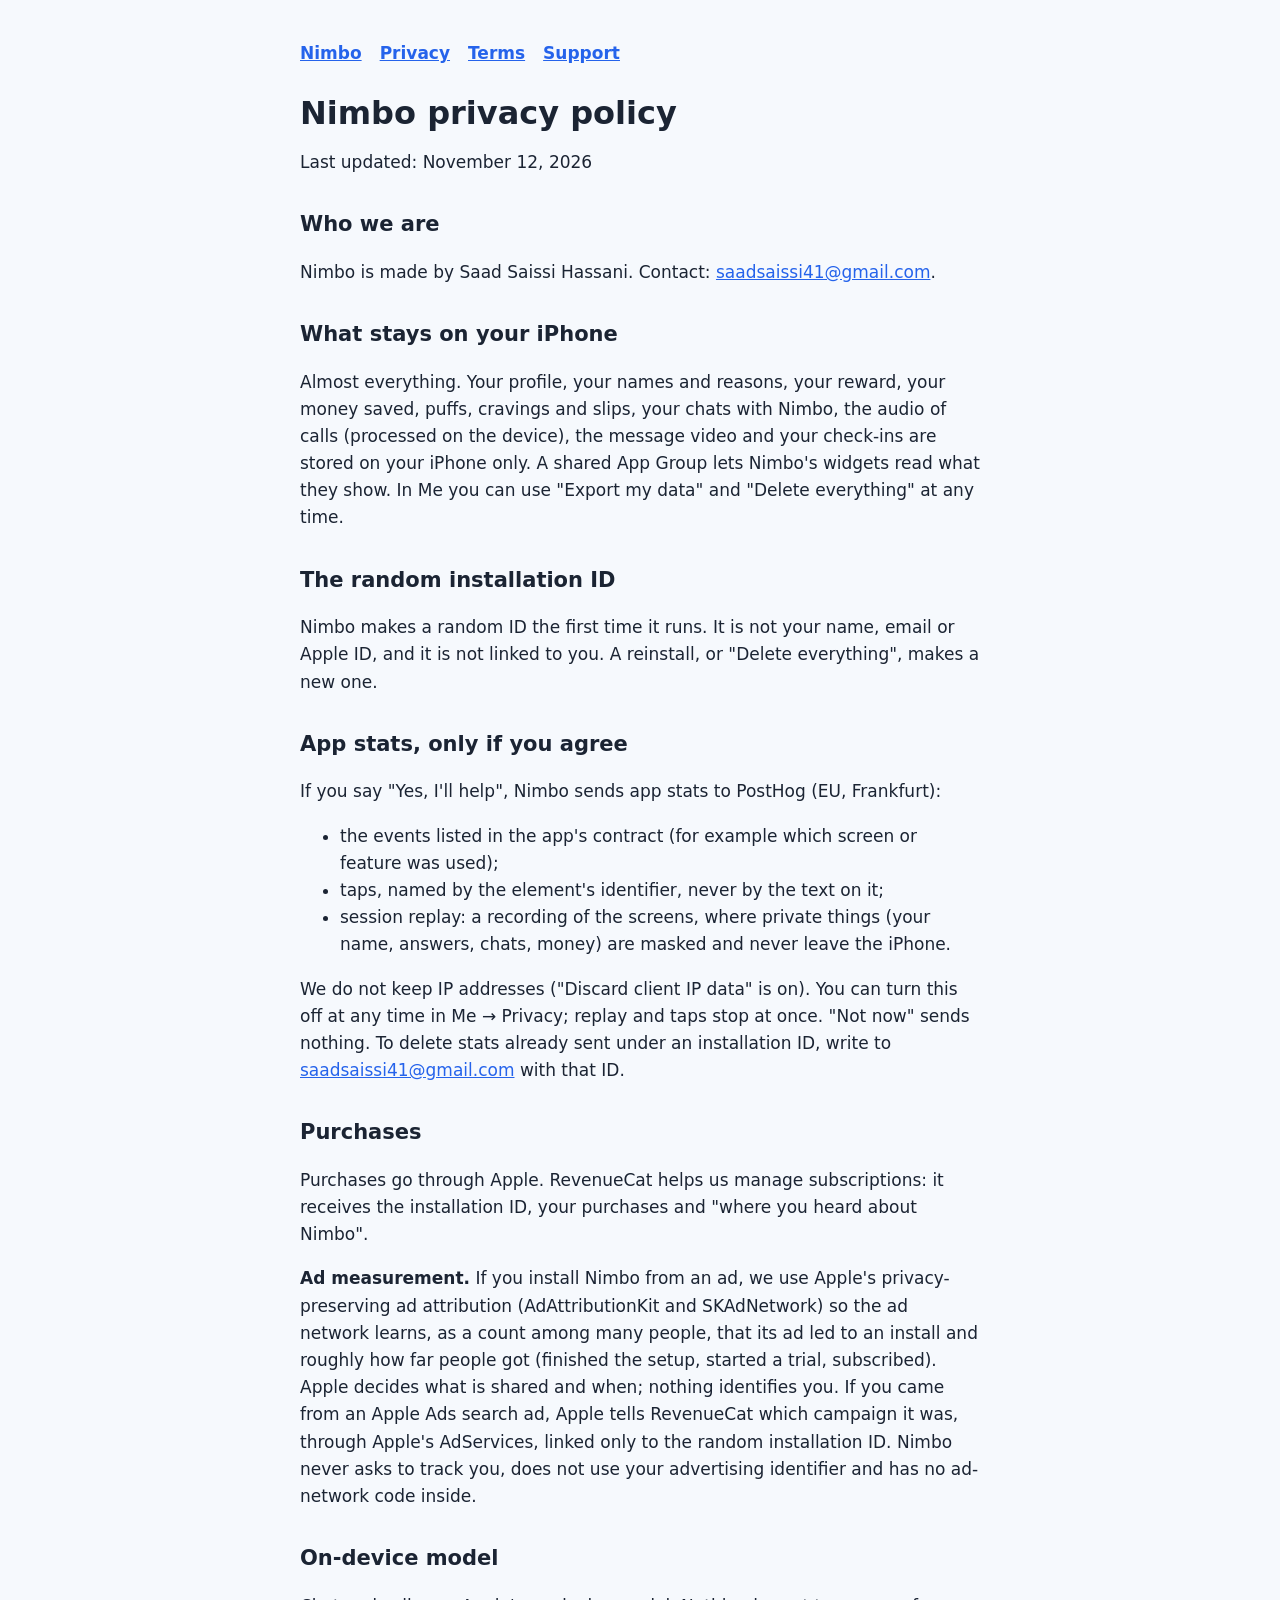
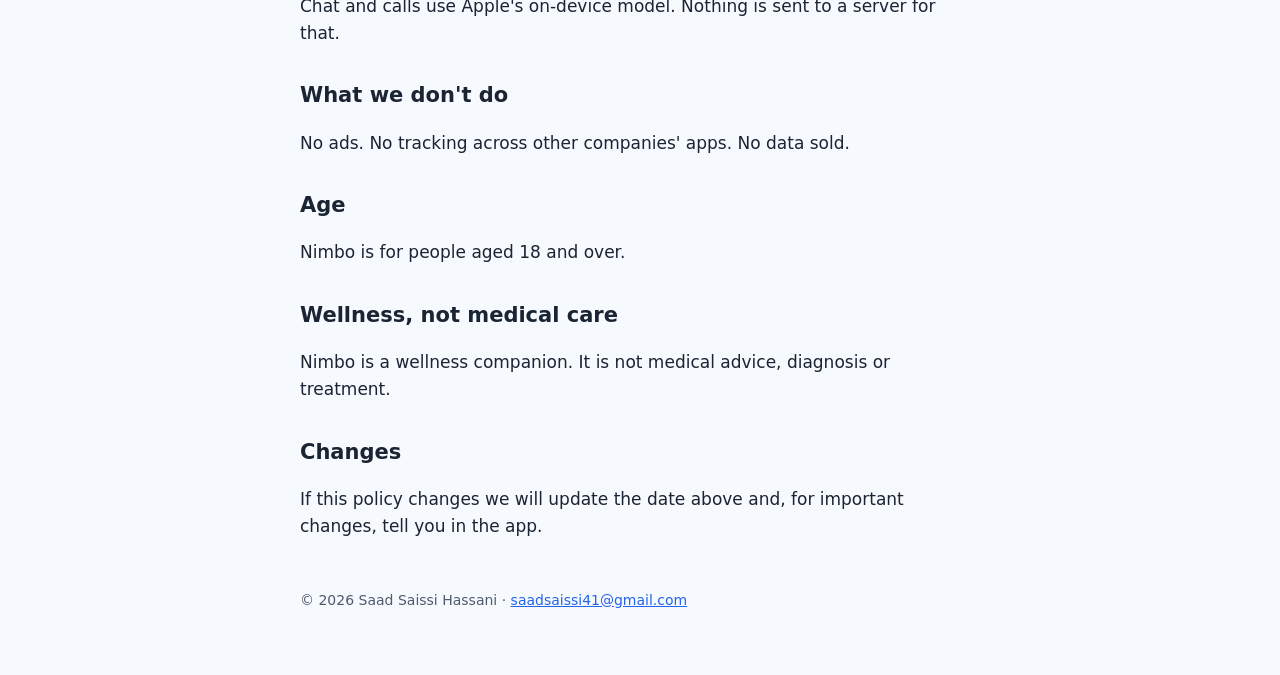
==== privacy/index.html @ e018cb39 "Create index.html" ====
<!doctype html><html lang="en"><head><meta charset="utf-8"><meta name="viewport" content="width=device-width,initial-scale=1"><title>Privacy Policy · Nimbo</title><link rel="stylesheet" href="../style.css"></head><body><main><nav><a href="../">Nimbo</a><a href="../privacy/">Privacy</a><a href="../terms/">Terms</a><a href="../support/">Support</a></nav>
<h1 id="nimbo-privacy-policy">Nimbo privacy policy</h1>
<p>Last updated: November 12, 2026</p>
<h2 id="who-we-are">Who we are</h2>
<p>Nimbo is made by Saad Saissi Hassani. Contact: <a href="mailto:saadsaissi41@gmail.com">saadsaissi41@gmail.com</a>.</p>
<h2 id="what-stays-on-your-iphone">What stays on your iPhone</h2>
<p>Almost everything. Your profile, your names and reasons, your reward, your money saved, puffs, cravings and slips, your chats with Nimbo, the audio of calls (processed on the device), the message video and your check-ins are stored on your iPhone only. A shared App Group lets Nimbo's widgets read what they show. In Me you can use "Export my data" and "Delete everything" at any time.</p>
<h2 id="the-random-installation-id">The random installation ID</h2>
<p>Nimbo makes a random ID the first time it runs. It is not your name, email or Apple ID, and it is not linked to you. A reinstall, or "Delete everything", makes a new one.</p>
<h2 id="app-stats-only-if-you-agree">App stats, only if you agree</h2>
<p>If you say "Yes, I'll help", Nimbo sends app stats to PostHog (EU, Frankfurt):</p>
<ul>
<li>the events listed in the app's contract (for example which screen or feature was used);</li>
<li>taps, named by the element's identifier, never by the text on it;</li>
<li>session replay: a recording of the screens, where private things (your name, answers, chats, money) are masked and never leave the iPhone.</li>
</ul>
<p>We do not keep IP addresses ("Discard client IP data" is on). You can turn this off at any time in Me → Privacy; replay and taps stop at once. "Not now" sends nothing. To delete stats already sent under an installation ID, write to <a href="mailto:saadsaissi41@gmail.com">saadsaissi41@gmail.com</a> with that ID.</p>
<h2 id="purchases">Purchases</h2>
<p>Purchases go through Apple. RevenueCat helps us manage subscriptions: it receives the installation ID, your purchases and "where you heard about Nimbo".</p>
<p><strong>Ad measurement.</strong> If you install Nimbo from an ad, we use Apple's privacy-preserving ad attribution (AdAttributionKit and SKAdNetwork) so the ad network learns, as a count among many people, that its ad led to an install and roughly how far people got (finished the setup, started a trial, subscribed). Apple decides what is shared and when; nothing identifies you. If you came from an Apple Ads search ad, Apple tells RevenueCat which campaign it was, through Apple's AdServices, linked only to the random installation ID. Nimbo never asks to track you, does not use your advertising identifier and has no ad-network code inside.</p>
<h2 id="on-device-model">On-device model</h2>
<p>Chat and calls use Apple's on-device model. Nothing is sent to a server for that.</p>
<h2 id="what-we-dont-do">What we don't do</h2>
<p>No ads. No tracking across other companies' apps. No data sold.</p>
<h2 id="age">Age</h2>
<p>Nimbo is for people aged 18 and over.</p>
<h2 id="wellness-not-medical-care">Wellness, not medical care</h2>
<p>Nimbo is a wellness companion. It is not medical advice, diagnosis or treatment.</p>
<h2 id="changes">Changes</h2>
<p>If this policy changes we will update the date above and, for important changes, tell you in the app.</p>
<footer>© 2026 Saad Saissi Hassani · <a href="mailto:saadsaissi41@gmail.com">saadsaissi41@gmail.com</a></footer></main></body></html>
---- style.css ----
:root{color-scheme:light dark;--bg:#F6F9FD;--fg:#1B2433;--muted:#4F5B6D;--accent:#2563EB;--card:#FFFFFF}
@media (prefers-color-scheme:dark){:root{--bg:#0B1230;--fg:#EEF2FA;--muted:#B7C1D9;--accent:#8FB4FF;--card:#141C40}}
*{box-sizing:border-box}body{margin:0;background:var(--bg);color:var(--fg);font:17px/1.6 ui-rounded,-apple-system,"SF Pro Rounded",system-ui,sans-serif}
main{max-width:720px;margin:0 auto;padding:40px 20px 64px}nav{display:flex;gap:18px;flex-wrap:wrap;font-weight:700;margin-bottom:28px}
a{color:var(--accent)}h1{font-size:32px;line-height:1.15;margin:0 0 6px}h2{font-size:21px;margin:32px 0 6px}p,li{color:var(--fg)}
.muted{color:var(--muted)}footer{margin-top:48px;font-size:14px;color:var(--muted)}
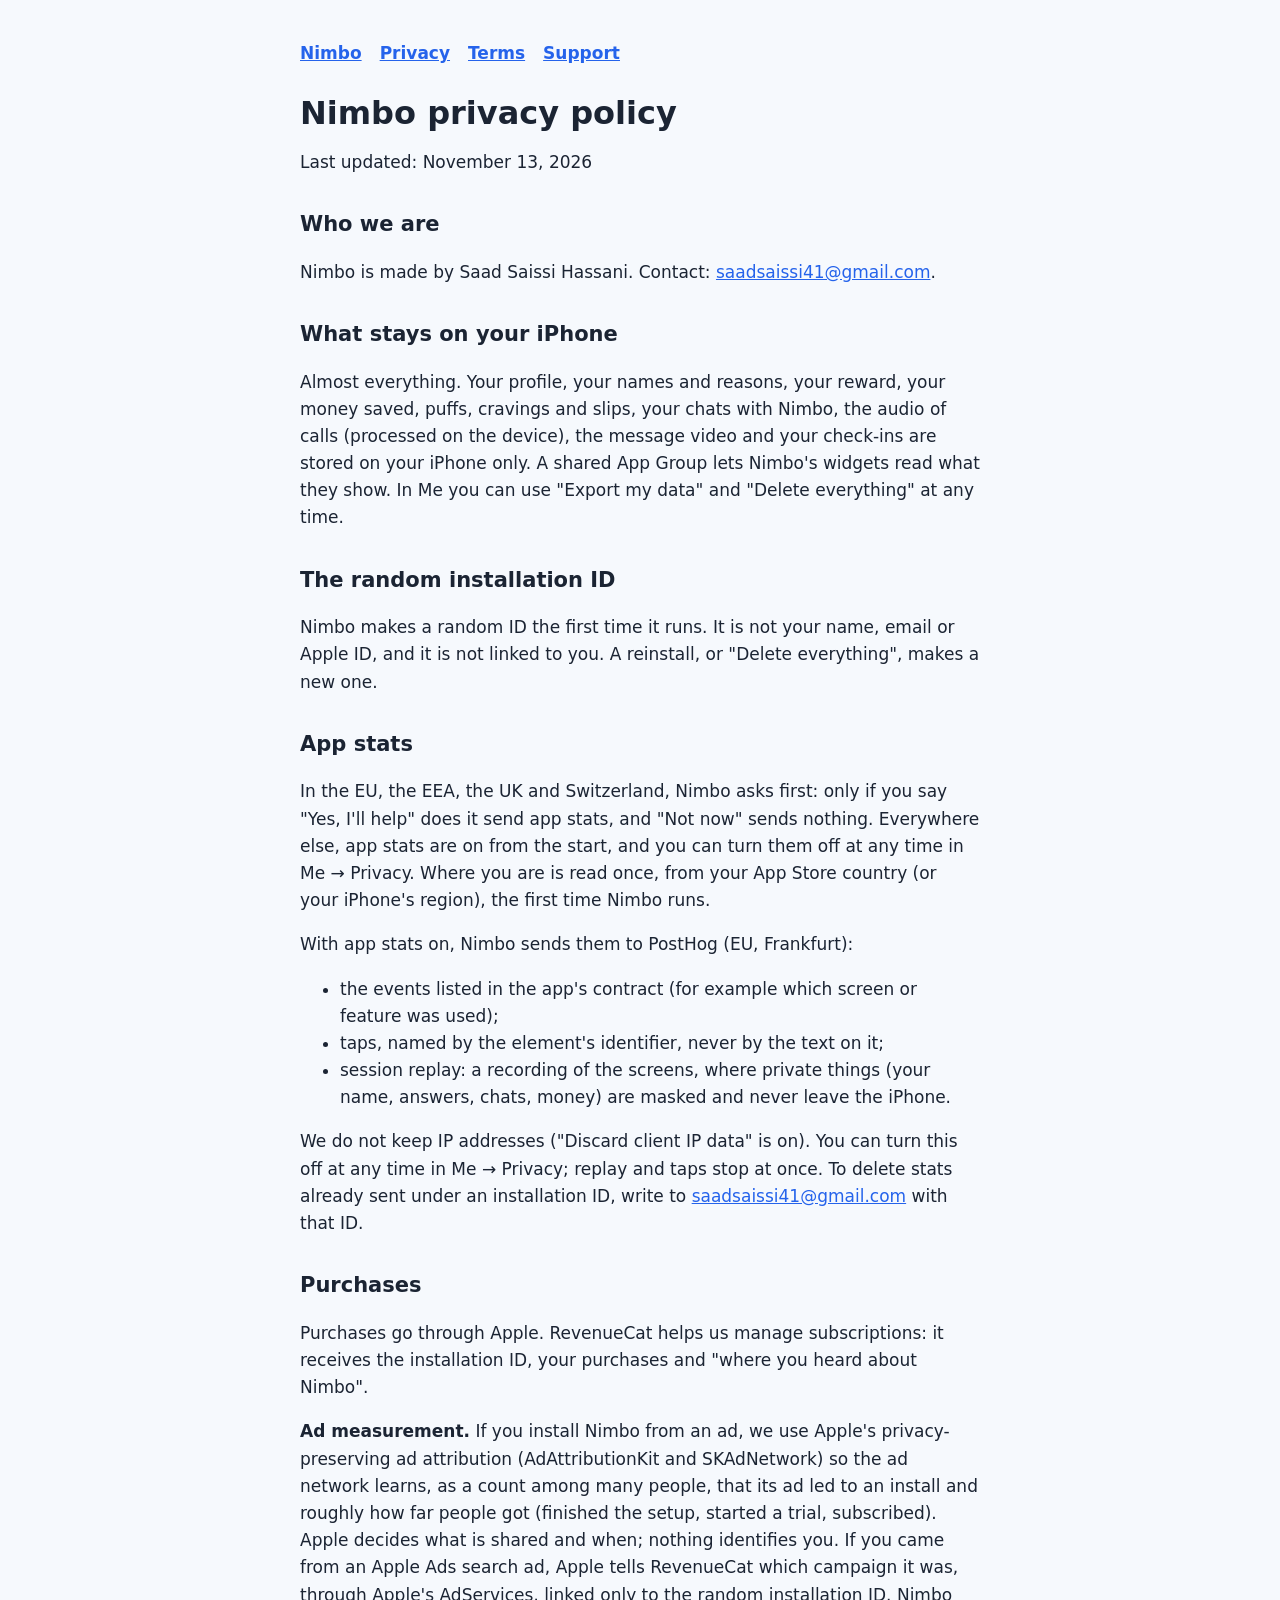
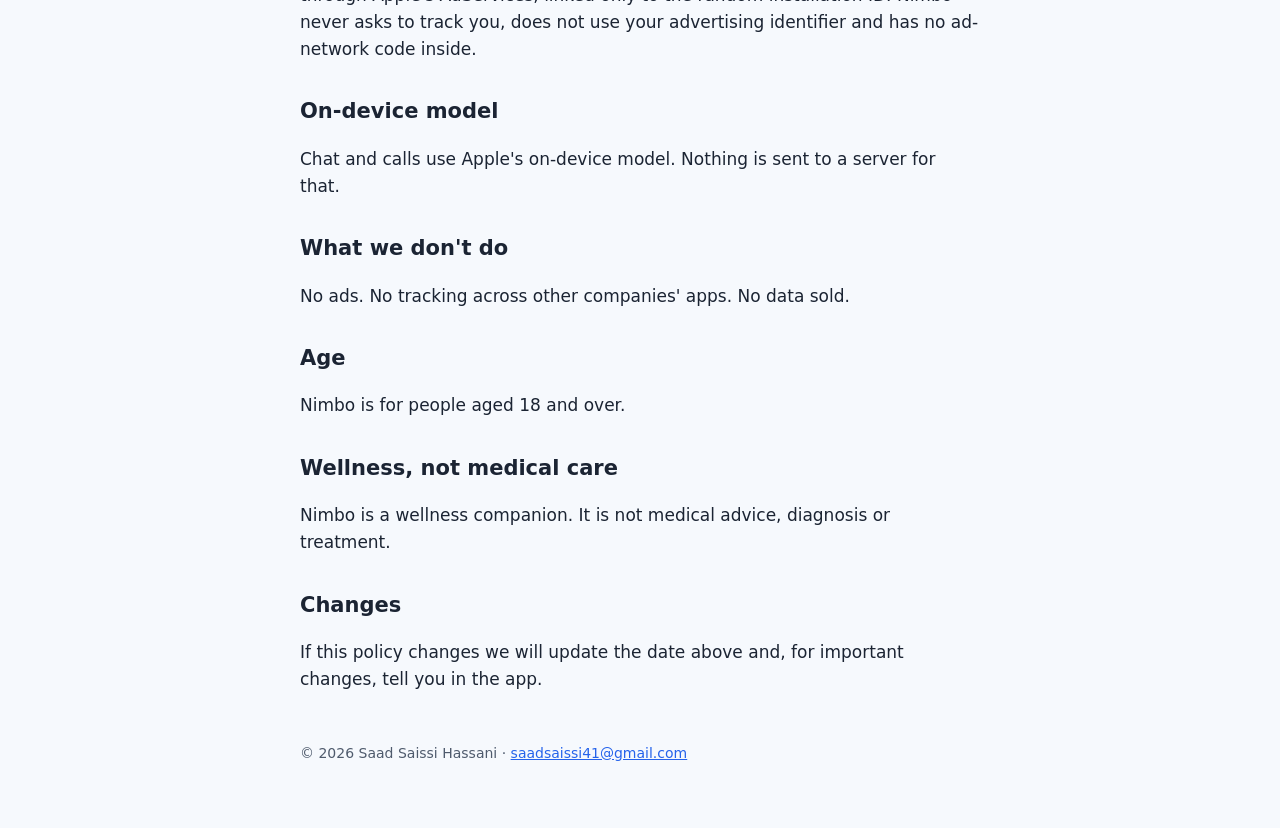
==== commit b62396ff: "Privacy: app stats ask only in the EU/EEA, UK and Switzerland" ====
--- a/privacy/index.html
+++ b/privacy/index.html
@@ -1,20 +1,21 @@
 <!doctype html><html lang="en"><head><meta charset="utf-8"><meta name="viewport" content="width=device-width,initial-scale=1"><title>Privacy Policy · Nimbo</title><link rel="stylesheet" href="../style.css"></head><body><main><nav><a href="../">Nimbo</a><a href="../privacy/">Privacy</a><a href="../terms/">Terms</a><a href="../support/">Support</a></nav>
 <h1 id="nimbo-privacy-policy">Nimbo privacy policy</h1>
-<p>Last updated: November 12, 2026</p>
+<p>Last updated: November 13, 2026</p>
 <h2 id="who-we-are">Who we are</h2>
 <p>Nimbo is made by Saad Saissi Hassani. Contact: <a href="mailto:saadsaissi41@gmail.com">saadsaissi41@gmail.com</a>.</p>
 <h2 id="what-stays-on-your-iphone">What stays on your iPhone</h2>
 <p>Almost everything. Your profile, your names and reasons, your reward, your money saved, puffs, cravings and slips, your chats with Nimbo, the audio of calls (processed on the device), the message video and your check-ins are stored on your iPhone only. A shared App Group lets Nimbo's widgets read what they show. In Me you can use "Export my data" and "Delete everything" at any time.</p>
 <h2 id="the-random-installation-id">The random installation ID</h2>
 <p>Nimbo makes a random ID the first time it runs. It is not your name, email or Apple ID, and it is not linked to you. A reinstall, or "Delete everything", makes a new one.</p>
-<h2 id="app-stats-only-if-you-agree">App stats, only if you agree</h2>
-<p>If you say "Yes, I'll help", Nimbo sends app stats to PostHog (EU, Frankfurt):</p>
+<h2 id="app-stats">App stats</h2>
+<p>In the EU, the EEA, the UK and Switzerland, Nimbo asks first: only if you say "Yes, I'll help" does it send app stats, and "Not now" sends nothing. Everywhere else, app stats are on from the start, and you can turn them off at any time in Me → Privacy. Where you are is read once, from your App Store country (or your iPhone's region), the first time Nimbo runs.</p>
+<p>With app stats on, Nimbo sends them to PostHog (EU, Frankfurt):</p>
 <ul>
 <li>the events listed in the app's contract (for example which screen or feature was used);</li>
 <li>taps, named by the element's identifier, never by the text on it;</li>
 <li>session replay: a recording of the screens, where private things (your name, answers, chats, money) are masked and never leave the iPhone.</li>
 </ul>
-<p>We do not keep IP addresses ("Discard client IP data" is on). You can turn this off at any time in Me → Privacy; replay and taps stop at once. "Not now" sends nothing. To delete stats already sent under an installation ID, write to <a href="mailto:saadsaissi41@gmail.com">saadsaissi41@gmail.com</a> with that ID.</p>
+<p>We do not keep IP addresses ("Discard client IP data" is on). You can turn this off at any time in Me → Privacy; replay and taps stop at once. To delete stats already sent under an installation ID, write to <a href="mailto:saadsaissi41@gmail.com">saadsaissi41@gmail.com</a> with that ID.</p>
 <h2 id="purchases">Purchases</h2>
 <p>Purchases go through Apple. RevenueCat helps us manage subscriptions: it receives the installation ID, your purchases and "where you heard about Nimbo".</p>
 <p><strong>Ad measurement.</strong> If you install Nimbo from an ad, we use Apple's privacy-preserving ad attribution (AdAttributionKit and SKAdNetwork) so the ad network learns, as a count among many people, that its ad led to an install and roughly how far people got (finished the setup, started a trial, subscribed). Apple decides what is shared and when; nothing identifies you. If you came from an Apple Ads search ad, Apple tells RevenueCat which campaign it was, through Apple's AdServices, linked only to the random installation ID. Nimbo never asks to track you, does not use your advertising identifier and has no ad-network code inside.</p>
